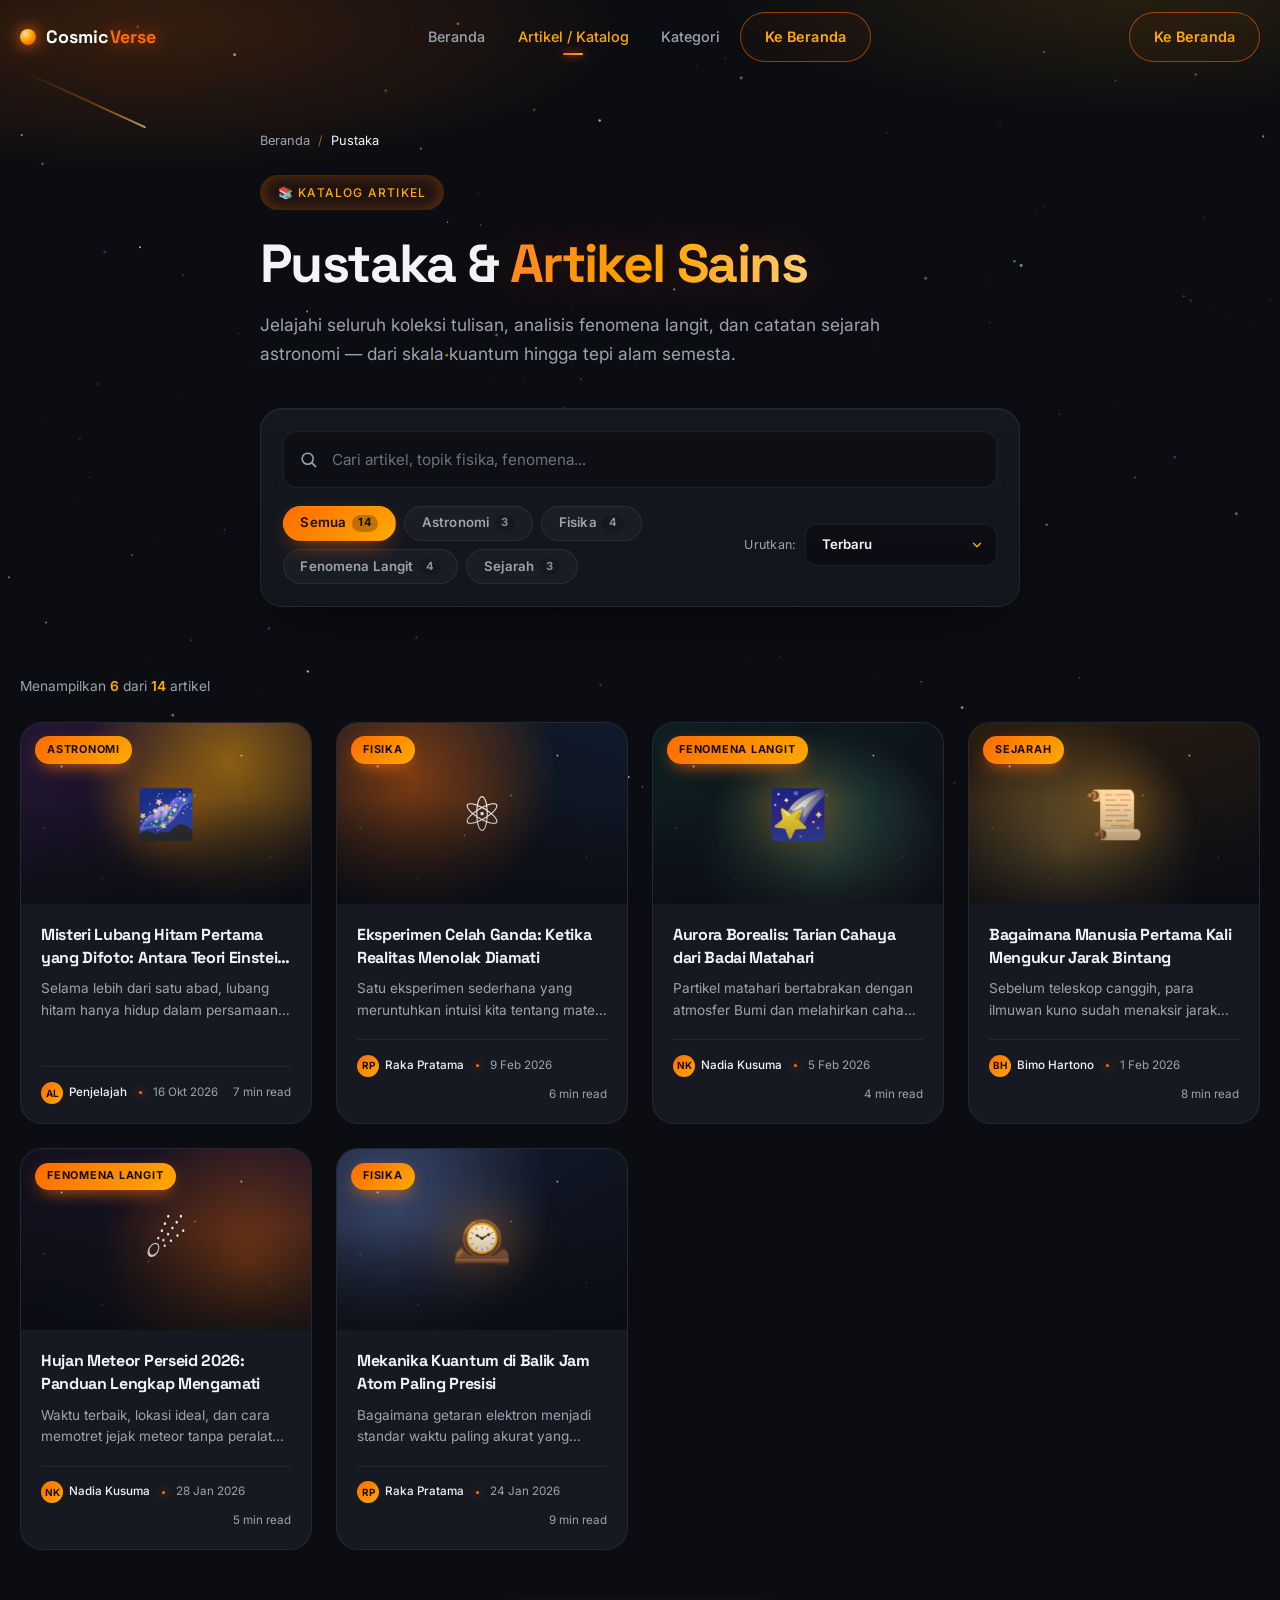
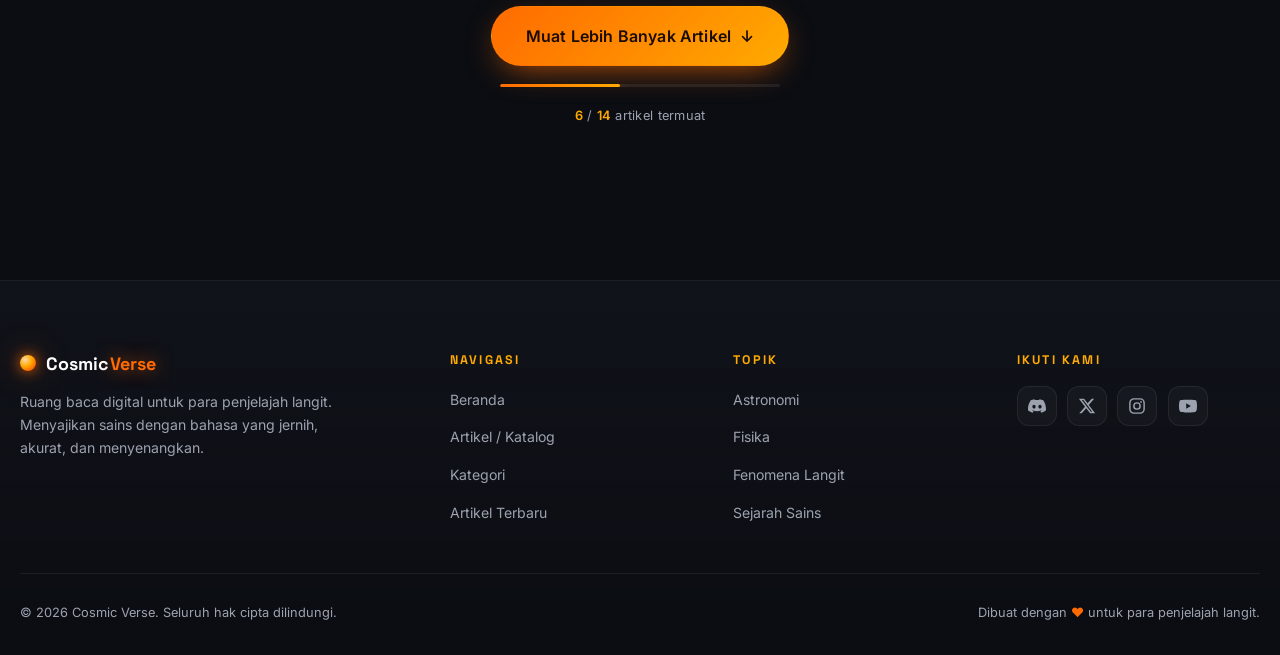
==== katalog-artikel/index.html @ 69b4a8a0 "file pertama" ====
<!DOCTYPE html>
<html lang="id">
<head>
<meta charset="UTF-8">
<link rel="icon" type="image/svg+xml" href="../favicon.svg">
<meta name="viewport" content="width=device-width, initial-scale=1">
<meta name="description" content="Pustaka & Artikel Sains — Cosmic Verse. Jelajahi seluruh koleksi tulisan, analisis fenomena langit, dan catatan sejarah astronomi.">
<title>Pustaka &amp; Artikel Sains — Cosmic Verse</title>

<!-- ==================== FAVICON ==================== -->
<link rel="icon" type="image/svg+xml" href="favicon.svg">
<link rel="apple-touch-icon" href="favicon.svg">
<meta name="theme-color" content="#0B0D12">

<!-- ==================== FONTS ==================== -->
<link rel="preconnect" href="https://fonts.googleapis.com">
<link rel="preconnect" href="https://fonts.gstatic.com" crossorigin>
<link href="https://fonts.googleapis.com/css2?family=Space+Grotesk:wght@500;600;700&family=Inter:wght@400;500;600&display=swap" rel="stylesheet">

<!-- ==================== style ==================== -->
<link rel="stylesheet" href="style.css">
</head>

<body>

<!-- ==================== STARFIELD ==================== -->
<canvas id="starfield" aria-hidden="true"></canvas>

<!-- ==================== NAVBAR ==================== -->
<header class="navbar" id="navbar">
  <div class="container nav-inner">

    <a href="index.html" class="logo" aria-label="Cosmic Verse — Beranda">
      <span class="logo-orb" aria-hidden="true"></span>
      <span class="logo-text">Cosmic<span>Verse</span></span>
    </a>

    <nav class="nav-menu" id="navMenu" aria-label="Navigasi utama">
      <a href="../" class="nav-link">Beranda</a>
      <a href="index.html" class="nav-link active" aria-current="page">Artikel / Katalog</a>
      <a href="index.html#kategori" class="nav-link">Kategori</a>
      <a href="../" class="btn btn-outline nav-cta-mobile">Ke Beranda</a>
    </nav>

    <div class="nav-actions">
      <a href="../" class="btn btn-outline nav-cta">Ke Beranda</a>
      <button class="hamburger" id="hamburger" type="button"
              aria-label="Buka menu navigasi" aria-expanded="false" aria-controls="navMenu">
        <span></span><span></span><span></span>
      </button>
    </div>

  </div>
</header>

<main>

  <!-- ==================== PAGE HERO ==================== -->
  <section class="page-hero">
    <div class="container page-hero-inner">

      <nav class="crumbs reveal" aria-label="Breadcrumb">
        <a href="../index.html">Beranda</a>
        <span class="sep" aria-hidden="true">/</span>
        <span class="current">Pustaka</span>
      </nav>

      <span class="page-eyebrow reveal" style="--d:.05s">📚 Katalog Artikel</span>

      <h1 class="reveal" style="--d:.1s">
        Pustaka &amp; <span class="grad">Artikel Sains</span>
      </h1>

      <p class="reveal" style="--d:.15s">
        Jelajahi seluruh koleksi tulisan, analisis fenomena langit, dan catatan sejarah astronomi
        — dari skala kuantum hingga tepi alam semesta.
      </p>

      <!-- ==================== TOOLBAR ==================== -->
      <div class="toolbar reveal" style="--d:.22s">

        <!-- Search -->
        <div class="search-wrap">
          <svg class="search-icon" viewBox="0 0 24 24" fill="none"
               stroke="currentColor" stroke-width="2" stroke-linecap="round" stroke-linejoin="round" aria-hidden="true">
            <circle cx="11" cy="11" r="7"/>
            <line x1="21" y1="21" x2="16.65" y2="16.65"/>
          </svg>
          <label for="searchInput" class="sr-only">Cari artikel</label>
          <input
            type="search"
            id="searchInput"
            class="search-input"
            placeholder="Cari artikel, topik fisika, fenomena..."
            autocomplete="off"
            spellcheck="false">
          <button type="button" class="search-clear" id="searchClear" aria-label="Hapus pencarian">
            <svg width="14" height="14" viewBox="0 0 24 24" fill="none"
                 stroke="currentColor" stroke-width="2.4" stroke-linecap="round" aria-hidden="true">
              <line x1="6" y1="6" x2="18" y2="18"/>
              <line x1="18" y1="6" x2="6" y2="18"/>
            </svg>
          </button>
        </div>

        <!-- Filter Pills + Sort -->
        <div class="filters">

          <div class="pills" role="group" aria-label="Filter kategori">
            <button type="button" class="pill active" data-cat="all">
              Semua <span class="count" data-count="all">0</span>
            </button>
            <button type="button" class="pill" data-cat="astronomi">
              Astronomi <span class="count" data-count="astronomi">0</span>
            </button>
            <button type="button" class="pill" data-cat="fisika">
              Fisika <span class="count" data-count="fisika">0</span>
            </button>
            <button type="button" class="pill" data-cat="fenomena">
              Fenomena Langit <span class="count" data-count="fenomena">0</span>
            </button>
            <button type="button" class="pill" data-cat="sejarah">
              Sejarah <span class="count" data-count="sejarah">0</span>
            </button>
          </div>

          <div class="sort-wrap">
            <label for="sortSelect">Urutkan:</label>
            <select id="sortSelect" class="sort-select">
              <option value="terbaru">Terbaru</option>
              <option value="terpopuler">Terpopuler</option>
              <option value="dibaca">Paling Banyak Dibaca</option>
            </select>
          </div>

        </div>
      </div>

    </div>
  </section>

  <!-- ==================== HASIL & GRID ==================== -->
  <section class="section" style="padding-top:0" aria-labelledby="hasilTitle">

    <div class="container">

      <div class="results-bar reveal">
        <p class="results-count" id="resultsCount" aria-live="polite">
          Menampilkan <strong id="shownNum">0</strong> dari <strong id="totalNum">0</strong> artikel
        </p>
      </div>

      <h2 id="hasilTitle" class="sr-only">Daftar Artikel</h2>

      <div class="article-grid" id="articleGrid">
        <!-- Kartu artikel di-render oleh JavaScript -->
      </div>

      <!-- ==================== LOAD MORE ==================== -->
      <div class="load-more-wrap reveal" id="loadMoreWrap">
        <button type="button" class="btn btn-primary btn-lg" id="loadMoreBtn">
          Muat Lebih Banyak Artikel
          <span aria-hidden="true">↓</span>
        </button>

        <div class="load-bar" aria-hidden="true"><span id="loadBar"></span></div>

        <p class="load-progress">
          <strong id="progressShown">0</strong> / <strong id="progressTotal">0</strong> artikel termuat
        </p>
      </div>

    </div>
  </section>

</main>

<!-- ==================== FOOTER ==================== -->
<footer class="footer">
  <div class="container">

    <div class="footer-grid">

      <div class="footer-brand">
        <a href="index.html" class="logo" aria-label="Cosmic Verse — Beranda">
          <span class="logo-orb" aria-hidden="true"></span>
          <span class="logo-text">Cosmic<span>Verse</span></span>
        </a>
        <p>
          Ruang baca digital untuk para penjelajah langit. Menyajikan sains dengan bahasa yang jernih,
          akurat, dan menyenangkan.
        </p>
      </div>

      <div class="footer-col">
        <h4>Navigasi</h4>
        <ul>
          <li><a href="../index.html">Beranda</a></li>
          <li><a href="index.html">Artikel / Katalog</a></li>
          <li><a href="index.html#kategori">Kategori</a></li>
          <li><a href="index.html#artikel">Artikel Terbaru</a></li>
        </ul>
      </div>

      <div class="footer-col">
        <h4>Topik</h4>
        <ul>
          <li><a href="#" data-jump="astronomi">Astronomi</a></li>
          <li><a href="#" data-jump="fisika">Fisika</a></li>
          <li><a href="#" data-jump="fenomena">Fenomena Langit</a></li>
          <li><a href="#" data-jump="sejarah">Sejarah Sains</a></li>
        </ul>
      </div>

      <div class="footer-col">
        <h4>Ikuti Kami</h4>
        <div class="socials">
          <a href="#" aria-label="Discord">
            <svg viewBox="0 0 24 24" fill="currentColor" aria-hidden="true">
              <path d="M20.317 4.369a19.79 19.79 0 0 0-4.885-1.515.074.074 0 0 0-.079.037c-.21.375-.444.864-.608 1.25a18.27 18.27 0 0 0-5.487 0 12.64 12.64 0 0 0-.617-1.25.077.077 0 0 0-.079-.037A19.736 19.736 0 0 0 3.677 4.37a.07.07 0 0 0-.032.027C.533 9.046-.32 13.58.099 18.057a.082.082 0 0 0 .031.057 19.9 19.9 0 0 0 5.993 3.03.078.078 0 0 0 .084-.028c.462-.63.874-1.295 1.226-1.994a.076.076 0 0 0-.041-.106 13.107 13.107 0 0 1-1.872-.892.077.077 0 0 1-.008-.128c.126-.094.252-.192.372-.291a.074.074 0 0 1 .077-.01c3.928 1.793 8.18 1.793 12.061 0a.074.074 0 0 1 .078.009c.12.099.246.198.373.292a.077.077 0 0 1-.006.127 12.3 12.3 0 0 1-1.873.891.077.077 0 0 0-.041.107c.36.698.772 1.362 1.225 1.993a.076.076 0 0 0 .084.028 19.839 19.839 0 0 0 6.002-3.03.077.077 0 0 0 .032-.054c.5-5.177-.838-9.674-3.549-13.66a.061.061 0 0 0-.031-.03zM8.02 15.331c-1.183 0-2.157-1.085-2.157-2.419 0-1.333.955-2.419 2.157-2.419 1.21 0 2.176 1.096 2.157 2.42 0 1.333-.956 2.418-2.157 2.418zm7.975 0c-1.183 0-2.157-1.085-2.157-2.419 0-1.333.955-2.419 2.157-2.419 1.21 0 2.176 1.096 2.157 2.42 0 1.333-.946 2.418-2.157 2.418z"/>
            </svg>
          </a>
          <a href="#" aria-label="X / Twitter">
            <svg viewBox="0 0 24 24" fill="currentColor" aria-hidden="true">
              <path d="M18.244 2.25h3.308l-7.227 8.26 8.502 11.24H16.17l-5.214-6.817L4.99 21.75H1.68l7.73-8.835L1.254 2.25H8.08l4.713 6.231zm-1.161 17.52h1.833L7.084 4.126H5.117z"/>
            </svg>
          </a>
          <a href="#" aria-label="Instagram">
            <svg viewBox="0 0 24 24" fill="none" stroke="currentColor" stroke-width="1.9" aria-hidden="true">
              <rect x="2.5" y="2.5" width="19" height="19" rx="5.4"/>
              <circle cx="12" cy="12" r="4.2"/>
              <circle cx="17.4" cy="6.6" r="1.15" fill="currentColor" stroke="none"/>
            </svg>
          </a>
          <a href="#" aria-label="YouTube">
            <svg viewBox="0 0 24 24" fill="currentColor" aria-hidden="true">
              <path d="M23.5 6.2a3 3 0 0 0-2.1-2.1C19.5 3.5 12 3.5 12 3.5s-7.5 0-9.4.6A3 3 0 0 0 .5 6.2 31.4 31.4 0 0 0 0 12a31.4 31.4 0 0 0 .5 5.8 3 3 0 0 0 2.1 2.1c1.9.6 9.4.6 9.4.6s7.5 0 9.4-.6a3 3 0 0 0 2.1-2.1A31.4 31.4 0 0 0 24 12a31.4 31.4 0 0 0-.5-5.8zM9.6 15.6V8.4l6.2 3.6z"/>
            </svg>
          </a>
        </div>
      </div>

    </div>

    <div class="footer-bottom">
      <span>&copy; <span id="year">2026</span> Cosmic Verse. Seluruh hak cipta dilindungi.</span>
      <span>Dibuat dengan <span class="heart" aria-hidden="true">♥</span> untuk para penjelajah langit.</span>
    </div>

  </div>
</footer>

<script type="module" src="script.js"></script>

</body>
</html>
---- katalog-artikel/style.css ----
/* ============================================================
   1. DESIGN TOKENS
   ============================================================ */
:root{
  --bg:            #0B0D12;
  --surface:       #161922;
  --surface-2:     #1D212C;
  --accent:        #FF6B00;
  --glow:          #FFAA00;
  --text:          #F3F4F6;
  --muted:         #9CA3AF;
  --border:        rgba(255, 170, 0, .14);
  --border-soft:   rgba(255, 255, 255, .07);

  --radius:        16px;
  --radius-lg:     22px;
  --container:     1280px;
  --nav-h:         74px;

  --shadow-glow:   0 20px 50px -22px rgba(255, 107, 0, .65);
  --ease:          cubic-bezier(.22, 1, .36, 1);
}

/* ============================================================
   2. RESET & BASE
   ============================================================ */
*,*::before,*::after{ box-sizing:border-box; margin:0; padding:0; }

html{
  scroll-behavior:smooth;
  scroll-padding-top: calc(var(--nav-h) + 20px);
  -webkit-text-size-adjust:100%;
}

body{
  font-family:'Inter', system-ui, -apple-system, 'Segoe UI', sans-serif;
  background:var(--bg);
  color:var(--text);
  line-height:1.65;
  overflow-x:hidden;
  -webkit-font-smoothing:antialiased;
  -moz-osx-font-smoothing:grayscale;
  min-height:100vh;
}

h1,h2,h3,h4,.logo-text{
  font-family:'Space Grotesk', 'Inter', sans-serif;
  line-height:1.18;
  letter-spacing:-.02em;
  font-weight:700;
}

a{ color:inherit; text-decoration:none; }
img,svg{ display:block; max-width:100%; }
button,input,select{ font:inherit; color:inherit; }
button{ background:none; border:none; cursor:pointer; }
::selection{ background:var(--accent); color:#120700; }

::-webkit-scrollbar{ width:10px; }
::-webkit-scrollbar-track{ background:#0B0D12; }
::-webkit-scrollbar-thumb{
  background:linear-gradient(#FF6B00,#8a3a00);
  border-radius:20px;
  border:2px solid #0B0D12;
}

/* ============================================================
   3. LAYOUT HELPERS
   ============================================================ */
.container{
  width:min(100% - 2.5rem, var(--container));
  margin-inline:auto;
}

.section{
  position:relative;
  z-index:1;
  padding:clamp(3rem, 6vw, 5rem) 0;
}

/* ============================================================
   4. STARFIELD CANVAS
   ============================================================ */
#starfield{
  position:fixed;
  inset:0;
  width:100%;
  height:100%;
  z-index:0;
  pointer-events:none;
}

/* ============================================================
   5. NAVBAR
   ============================================================ */
.navbar{
  position:fixed;
  top:0; left:0; right:0;
  z-index:100;
  transition:background .35s var(--ease), border-color .35s, backdrop-filter .35s;
  border-bottom:1px solid transparent;
}
.navbar.scrolled{
  background:rgba(11,13,18,.82);
  backdrop-filter:blur(16px);
  -webkit-backdrop-filter:blur(16px);
  border-bottom-color:var(--border-soft);
}

.nav-inner{
  height:var(--nav-h);
  display:flex;
  align-items:center;
  justify-content:space-between;
  gap:1rem;
}

.logo{ display:flex; align-items:center; gap:.6rem; flex-shrink:0; }
.logo-orb{
  width:16px; height:16px;
  border-radius:50%;
  background:radial-gradient(circle at 32% 30%, #FFD9A8, var(--glow) 42%, var(--accent) 72%, #7a2f00);
  box-shadow:0 0 14px rgba(255,107,0,.9), 0 0 34px rgba(255,107,0,.45);
  animation:pulseOrb 3.4s ease-in-out infinite;
}
@keyframes pulseOrb{
  0%,100%{ box-shadow:0 0 14px rgba(255,107,0,.9), 0 0 34px rgba(255,107,0,.4); }
  50%    { box-shadow:0 0 20px rgba(255,170,0,1), 0 0 52px rgba(255,107,0,.7); }
}
.logo-text{
  font-size:1.12rem;
  letter-spacing:.01em;
  color:#fff;
}
.logo-text span{
  color:var(--accent);
  text-shadow:0 0 18px rgba(255,107,0,.7);
}

.nav-menu{
  display:flex;
  align-items:center;
  gap:.35rem;
}
.nav-link{
  position:relative;
  padding:.5rem .85rem;
  font-size:.9rem;
  font-weight:500;
  color:var(--muted);
  border-radius:10px;
  transition:color .25s, background .25s;
}
.nav-link:hover{ color:var(--text); background:rgba(255,255,255,.045); }
.nav-link.active{ color:var(--glow); }
.nav-link.active::after{
  content:'';
  position:absolute;
  left:50%; bottom:2px;
  transform:translateX(-50%);
  width:20px; height:2px;
  border-radius:2px;
  background:linear-gradient(90deg, var(--accent), var(--glow));
  box-shadow:0 0 10px rgba(255,107,0,.95);
}

.nav-actions{ display:flex; align-items:center; gap:.75rem; }
.nav-cta-mobile{ display:none; }

.hamburger{
  display:none;
  width:44px; height:44px;
  border-radius:12px;
  border:1px solid var(--border-soft);
  background:rgba(255,255,255,.03);
  position:relative;
  flex-shrink:0;
}
.hamburger span{
  position:absolute;
  left:50%;
  width:19px; height:2px;
  background:var(--text);
  border-radius:2px;
  transform:translateX(-50%);
  transition:transform .3s var(--ease), opacity .25s, background .25s;
}
.hamburger span:nth-child(1){ top:15px; }
.hamburger span:nth-child(2){ top:21px; }
.hamburger span:nth-child(3){ top:27px; }
.hamburger.open span:nth-child(1){ top:21px; transform:translateX(-50%) rotate(45deg); background:var(--glow); }
.hamburger.open span:nth-child(2){ opacity:0; }
.hamburger.open span:nth-child(3){ top:21px; transform:translateX(-50%) rotate(-45deg); background:var(--glow); }

/* ============================================================
   6. PAGE HERO (ringkas)
   ============================================================ */
.page-hero{
  position:relative;
  z-index:1;
  padding:calc(var(--nav-h) + 3.5rem) 0 2rem;
  overflow:hidden;
}
.page-hero::before{
  content:'';
  position:absolute;
  inset:-20% -10% auto;
  height:520px;
  pointer-events:none;
  background:
    radial-gradient(48% 42% at 18% 30%, rgba(255,107,0,.18), transparent 68%),
    radial-gradient(42% 38% at 82% 22%, rgba(255,170,0,.12), transparent 68%);
  filter:blur(8px);
}

.page-hero-inner{
  position:relative;
  z-index:2;
  max-width:760px;
}

.page-eyebrow{
  display:inline-flex;
  align-items:center;
  gap:.5rem;
  padding:.42rem 1.05rem;
  font-size:.75rem;
  font-weight:500;
  letter-spacing:.1em;
  text-transform:uppercase;
  color:var(--glow);
  border:1px solid var(--border);
  border-radius:999px;
  background:rgba(255,107,0,.07);
  box-shadow:inset 0 0 22px -8px rgba(255,107,0,.65);
  margin-bottom:1.35rem;
}

.page-hero h1{
  font-size:clamp(2rem, 5vw, 3.35rem);
  letter-spacing:-.03em;
  margin-bottom:1rem;
}
.page-hero h1 .grad{
  background:linear-gradient(100deg, #FF8A2B 0%, #FFAA00 45%, #FFD27A 100%);
  -webkit-background-clip:text;
  background-clip:text;
  color:transparent;
  text-shadow:0 0 60px rgba(255,107,0,.35);
}

.page-hero p{
  color:var(--muted);
  font-size:clamp(.95rem, 1.9vw, 1.08rem);
  max-width:640px;
}

/* Breadcrumb kecil */
.crumbs{
  display:flex;
  align-items:center;
  gap:.5rem;
  font-size:.8rem;
  color:var(--muted);
  margin-bottom:1.5rem;
}
.crumbs a{ transition:color .25s; }
.crumbs a:hover{ color:var(--glow); }
.crumbs .sep{ color:rgba(255,170,0,.55); }
.crumbs .current{ color:var(--text); }

/* ============================================================
   7. TOOLBAR — Search, Filter Pills, Sort
   ============================================================ */
.toolbar{
  position:relative;
  z-index:2;
  margin-top:2.5rem;
  padding:1.35rem;
  border-radius:var(--radius-lg);
  background:linear-gradient(180deg, rgba(22,25,34,.92), rgba(22,25,34,.72));
  border:1px solid var(--border-soft);
  backdrop-filter:blur(10px);
  -webkit-backdrop-filter:blur(10px);
  display:flex;
  flex-direction:column;
  gap:1.1rem;
  box-shadow:0 26px 60px -34px rgba(0,0,0,.9), inset 0 1px 0 rgba(255,255,255,.04);
  isolation:isolate;
}

/* ---------- Search ---------- */
.search-wrap{
  position:relative;
  display:flex;
  align-items:center;
  width:100%;
}

.search-icon{
  position:absolute;
  left:1.05rem;
  width:19px;
  height:19px;
  color:var(--muted);
  pointer-events:none;
  transition:color .25s;
  z-index:1;
}

.search-input{
  width:100%;
  padding:.95rem 3rem .95rem 3rem;
  font-size:.95rem;
  color:var(--text);
  background:rgba(11,13,18,.65);
  border:1px solid var(--border-soft);
  border-radius:14px;
  outline:none;
  transition:border-color .3s, box-shadow .3s, background .3s;
  -webkit-appearance:none;
  appearance:none;
  font-family:inherit;
}

.search-input::-webkit-search-cancel-button,
.search-input::-webkit-search-decoration{
  -webkit-appearance:none;
  appearance:none;
}

.search-input::placeholder{ color:#6b7280; }

.search-input:focus{
  border-color:rgba(255,107,0,.55);
  background:rgba(11,13,18,.9);
  box-shadow:0 0 0 4px rgba(255,107,0,.12), 0 0 26px -6px rgba(255,107,0,.6);
}
.search-wrap:focus-within .search-icon{ color:var(--glow); }

.search-clear{
  position:absolute;
  right:.75rem;
  width:30px;
  height:30px;
  display:none;
  place-items:center;
  border-radius:50%;
  color:var(--muted);
  background:rgba(255,255,255,.06);
  border:1px solid var(--border-soft);
  transition:all .25s;
  z-index:1;
}
.search-clear:hover{
  color:var(--text);
  background:rgba(255,107,0,.16);
  border-color:rgba(255,107,0,.4);
}
.search-clear.show{ display:grid; }

/* ---------- Baris Filter ---------- */
.filters{
  display:flex;
  align-items:center;
  gap:1rem;
  flex-wrap:wrap;
  min-width:0;
}

.pills{
  display:flex;
  flex-wrap:wrap;
  gap:.5rem;
  flex:1 1 400px;
  min-width:0;
  max-width:100%;
}

.pill{
  display:inline-flex;
  align-items:center;
  gap:.35rem;
  padding:.5rem 1.05rem;
  font-size:.83rem;
  font-weight:600;
  letter-spacing:.01em;
  color:var(--muted);
  border:1px solid var(--border-soft);
  border-radius:999px;
  background:rgba(255,255,255,.03);
  transition:all .28s var(--ease);
  white-space:nowrap;
  line-height:1.2;
  font-family:inherit;
}
.pill:hover{
  color:var(--text);
  border-color:rgba(255,107,0,.4);
  background:rgba(255,107,0,.08);
  transform:translateY(-1px);
}
.pill.active{
  color:#1A0C00;
  background:linear-gradient(135deg, var(--accent), var(--glow));
  border-color:transparent;
  box-shadow:0 8px 24px -10px rgba(255,107,0,.9);
}

.pill .count{
  display:inline-block;
  font-size:.7rem;
  font-weight:700;
  padding:.05rem .42rem;
  border-radius:999px;
  background:rgba(0,0,0,.18);
  opacity:.85;
  line-height:1.4;
}
.pill.active .count{
  background:rgba(0,0,0,.25);
  opacity:1;
}

.sort-wrap{
  display:flex;
  align-items:center;
  gap:.55rem;
  flex-shrink:0;
}
.sort-wrap label{
  font-size:.78rem;
  color:var(--muted);
  letter-spacing:.02em;
  white-space:nowrap;
}

.sort-select{
  appearance:none;
  -webkit-appearance:none;
  padding:.55rem 2.2rem .55rem 1rem;
  font-size:.83rem;
  font-weight:600;
  color:var(--text);
  background-color:rgba(11,13,18,.75);
  background-image:url("data:image/svg+xml;charset=utf-8,%3Csvg xmlns='http://www.w3.org/2000/svg' width='14' height='14' viewBox='0 0 24 24' fill='none' stroke='%23FFAA00' stroke-width='2.4' stroke-linecap='round' stroke-linejoin='round'%3E%3Cpolyline points='6 9 12 15 18 9'/%3E%3C/svg%3E");
  background-repeat:no-repeat;
  background-position:right .8rem center;
  border:1px solid var(--border-soft);
  border-radius:12px;
  outline:none;
  cursor:pointer;
  transition:border-color .3s, box-shadow .3s;
  font-family:inherit;
  max-width:220px;
}
.sort-select:hover{ border-color:rgba(255,107,0,.4); }
.sort-select:focus{
  border-color:rgba(255,107,0,.6);
  box-shadow:0 0 0 4px rgba(255,107,0,.12);
}
.sort-select option{
  background:#161922;
  color:var(--text);
}

/* ============================================================
   8. HASIL & GRID ARTIKEL
   ============================================================ */
.results-bar{
  position:relative;
  z-index:1;
  display:flex;
  align-items:center;
  justify-content:space-between;
  gap:1rem;
  flex-wrap:wrap;
  margin:2.25rem 0 1.5rem;
}
.results-count{
  font-size:.86rem;
  color:var(--muted);
}
.results-count strong{
  color:var(--glow);
  font-weight:600;
}

.article-grid{
  position:relative;
  z-index:1;
  display:grid;
  grid-template-columns:repeat(4, 1fr);
  gap:1.5rem;
}

/* ============================================================
   KARTU ARTIKEL (card sebagai <a> utuh + thumbnail gambar)
   ============================================================ */
.article-card{
  display:flex;
  flex-direction:column;
  border-radius:var(--radius-lg);
  background:var(--surface);
  border:1px solid var(--border-soft);
  overflow:hidden;
  transition:transform .38s var(--ease), border-color .35s, box-shadow .38s;
  animation:cardIn .45s var(--ease) both;

  text-decoration:none;
  color:inherit;
  cursor:pointer;
}
@keyframes cardIn{
  from{ opacity:0; transform:translateY(16px); }
  to  { opacity:1; transform:none; }
}

.article-card:hover{
  transform:translateY(-7px);
  border-color:rgba(255,107,0,.45);
  box-shadow:0 26px 55px -26px rgba(255,107,0,.6);
}

.article-card:focus-visible{
  outline:2px solid var(--glow);
  outline-offset:4px;
  border-color:rgba(255,107,0,.6);
}

/* ---------- Thumbnail (layered) ----------
   Layer (bawah → atas):
     1. .thumb background  : .thumb-N gradient (fallback)
     2. .thumb::before     : bintang dekoratif
     3. .thumb-emoji       : emoji fallback
     4. .thumb-img         : gambar utama (cover)
     5. .thumb::after      : gradient gelap di bawah (agar badge terbaca)
     6. .badge             : kategori
   ------------------------------------------ */
.thumb{
  position:relative;
  display:grid;
  place-items:center;
  aspect-ratio:16 / 10;
  overflow:hidden;
  isolation:isolate;
  background-color:var(--surface-2); /* placeholder netral saat loading */
}

/* Bintang dekoratif */
.thumb::before{
  content:'';
  position:absolute;
  inset:0;
  z-index:1;
  background-image:
    radial-gradient(1.6px 1.6px at 14% 24%, rgba(255,255,255,.95), transparent),
    radial-gradient(1px 1px at 44% 62%, rgba(255,255,255,.75), transparent),
    radial-gradient(1.5px 1.5px at 76% 18%, rgba(255,255,255,.85), transparent),
    radial-gradient(1px 1px at 86% 74%, rgba(255,255,255,.6), transparent),
    radial-gradient(1px 1px at 28% 86%, rgba(255,255,255,.7), transparent),
    radial-gradient(1.4px 1.4px at 60% 40%, rgba(255,255,255,.5), transparent),
    radial-gradient(1px 1px at 8% 58%, rgba(255,255,255,.55), transparent);
  opacity:.85;
  transition:transform .6s var(--ease), opacity .4s;
  pointer-events:none;
}

/* Overlay gradient gelap di bagian bawah */
.thumb::after{
  content:'';
  position:absolute;
  inset:0;
  z-index:4;
  background:linear-gradient(180deg, transparent 42%, rgba(11,13,18,.72) 100%);
  pointer-events:none;
}

.article-card:hover .thumb::before{ transform:scale(1.08); opacity:1; }

/* Emoji fallback — di belakang gambar */
.thumb-emoji{
  position:absolute;
  inset:0;
  display:grid;
  place-items:center;
  z-index:2;
  font-size:3rem;
  filter:drop-shadow(0 0 26px rgba(255,140,0,.55));
  transition:transform .55s var(--ease);
}
.article-card:hover .thumb-emoji{ transform:scale(1.14) rotate(-5deg); }

/* Gambar thumbnail */
.thumb-img{
  position:absolute;
  inset:0;
  width:100%;
  height:100%;
  object-fit:cover;
  object-position:center;
  z-index:3;
  /* Placeholder warna selagi gambar dimuat */
  background:linear-gradient(135deg, rgba(255,107,0,.10), rgba(22,25,34,.95));
  transition:transform .6s var(--ease), opacity .4s;
  pointer-events:none; /* klik tetap tembus ke <a> */
}
.article-card:hover .thumb-img{
  transform:scale(1.06);
}

/* Variasi latar thumbnail (fallback jika gambar tidak ada) */
.thumb-1{ background:radial-gradient(circle at 72% 22%, rgba(255,170,0,.5), transparent 58%), linear-gradient(150deg,#241634,#0C0E16); }
.thumb-2{ background:radial-gradient(circle at 26% 30%, rgba(255,107,0,.45), transparent 58%), linear-gradient(200deg,#101A2B,#0C0E16); }
.thumb-3{ background:radial-gradient(circle at 60% 74%, rgba(120,220,180,.32), transparent 58%), linear-gradient(140deg,#0E1F22,#0C0E16); }
.thumb-4{ background:radial-gradient(circle at 34% 70%, rgba(255,200,90,.38), transparent 58%), linear-gradient(160deg,#2A1E10,#0C0E16); }
.thumb-5{ background:radial-gradient(circle at 78% 62%, rgba(255,107,0,.42), transparent 58%), linear-gradient(210deg,#1B1428,#0C0E16); }
.thumb-6{ background:radial-gradient(circle at 20% 26%, rgba(150,180,255,.3), transparent 58%), linear-gradient(150deg,#131B2E,#0C0E16); }
.thumb-7{ background:radial-gradient(circle at 66% 30%, rgba(200,120,255,.3), transparent 58%), linear-gradient(170deg,#1C1430,#0C0E16); }
.thumb-8{ background:radial-gradient(circle at 30% 66%, rgba(255,120,180,.3), transparent 58%), linear-gradient(190deg,#241423,#0C0E16); }

/* Badge kategori */
.badge{
  position:absolute;
  z-index:5;
  top:.85rem; left:.85rem;
  padding:.3rem .78rem;
  font-size:.68rem;
  font-weight:700;
  letter-spacing:.07em;
  text-transform:uppercase;
  color:#1A0C00;
  background:linear-gradient(135deg, var(--accent), var(--glow));
  border-radius:999px;
  box-shadow:0 6px 18px -6px rgba(255,107,0,.9);
}

.article-body{
  display:flex;
  flex-direction:column;
  flex-grow:1;
  padding:1.25rem 1.25rem 1.2rem;
}

.article-body h3{
  font-size:1rem;
  line-height:1.42;
  margin-bottom:.55rem;
  transition:color .3s;
  display:-webkit-box;
  -webkit-line-clamp:2;
  -webkit-box-orient:vertical;
  overflow:hidden;
  color:var(--text);
}
.article-card:hover .article-body h3{ color:var(--glow); }

.article-body p{
  font-size:.85rem;
  color:var(--muted);
  line-height:1.6;
  margin-bottom:1.1rem;
  display:-webkit-box;
  -webkit-line-clamp:2;
  -webkit-box-orient:vertical;
  overflow:hidden;
}

.meta{
  margin-top:auto;
  padding-top:.9rem;
  border-top:1px solid var(--border-soft);
  display:flex;
  flex-wrap:wrap;
  align-items:center;
  gap:.5rem .7rem;
  font-size:.73rem;
  color:var(--muted);
}
.author{
  display:inline-flex;
  align-items:center;
  gap:.4rem;
  color:var(--text);
  font-weight:500;
}
.author-avatar{
  width:22px; height:22px;
  border-radius:50%;
  display:grid;
  place-items:center;
  font-size:.62rem;
  font-weight:700;
  color:#1A0C00;
  background:linear-gradient(135deg, var(--accent), var(--glow));
  flex-shrink:0;
  letter-spacing:0;
}
.meta .dot{
  width:3px; height:3px;
  border-radius:50%;
  background:var(--accent);
  box-shadow:0 0 8px rgba(255,107,0,.9);
  flex-shrink:0;
}
.meta .read{ margin-left:auto; color:var(--muted); white-space:nowrap; }

/* Empty state */
.empty-state{
  grid-column:1 / -1;
  text-align:center;
  padding:4rem 1.5rem;
  border-radius:var(--radius-lg);
  border:1px dashed var(--border-soft);
  background:rgba(22,25,34,.4);
}
.empty-state .icon{
  font-size:2.5rem;
  margin-bottom:1rem;
  filter:drop-shadow(0 0 20px rgba(255,140,0,.6));
}
.empty-state h3{
  font-size:1.15rem;
  margin-bottom:.5rem;
}
.empty-state p{
  color:var(--muted);
  font-size:.9rem;
  max-width:420px;
  margin:0 auto;
}

/* ============================================================
   9. LOAD MORE
   ============================================================ */
.load-more-wrap{
  position:relative;
  z-index:1;
  display:flex;
  flex-direction:column;
  align-items:center;
  gap:1.1rem;
  margin-top:clamp(2.5rem, 5vw, 3.5rem);
}

.btn{
  display:inline-flex;
  align-items:center;
  justify-content:center;
  gap:.55rem;
  padding:.78rem 1.5rem;
  border-radius:999px;
  font-size:.9rem;
  font-weight:600;
  letter-spacing:.01em;
  white-space:nowrap;
  border:1px solid transparent;
  cursor:pointer;
  transition:transform .25s var(--ease), background .25s, border-color .25s, box-shadow .3s, color .25s;
}
.btn:active{ transform:translateY(1px) scale(.99); }

.btn-primary{
  background:linear-gradient(135deg, var(--accent), var(--glow));
  color:#1A0C00;
  box-shadow:0 10px 34px -12px rgba(255,107,0,.85);
}
.btn-primary:hover{
  transform:translateY(-2px);
  box-shadow:0 18px 42px -12px rgba(255,140,0,.95);
  filter:brightness(1.06);
}

.btn-outline{
  border-color:rgba(255,107,0,.55);
  color:var(--glow);
  background:rgba(255,107,0,.04);
}
.btn-outline:hover{
  background:rgba(255,107,0,.14);
  border-color:var(--glow);
  color:#fff;
  box-shadow:0 0 24px -4px rgba(255,107,0,.65);
  transform:translateY(-2px);
}

.btn-lg{ padding:1rem 2.1rem; font-size:1rem; }

.btn[disabled]{
  opacity:.45;
  cursor:not-allowed;
  transform:none !important;
  box-shadow:none;
}

.load-progress{
  font-size:.8rem;
  color:var(--muted);
  letter-spacing:.02em;
}
.load-progress strong{ color:var(--glow); font-weight:600; }

.load-bar{
  width:min(100%, 280px);
  height:3px;
  border-radius:999px;
  background:rgba(255,255,255,.07);
  overflow:hidden;
}
.load-bar span{
  display:block;
  height:100%;
  width:0%;
  border-radius:999px;
  background:linear-gradient(90deg, var(--accent), var(--glow));
  box-shadow:0 0 12px rgba(255,107,0,.85);
  transition:width .5s var(--ease);
}

/* ============================================================
   10. FOOTER
   ============================================================ */
.footer{
  position:relative;
  z-index:1;
  border-top:1px solid var(--border-soft);
  background:linear-gradient(180deg, rgba(22,25,34,.5), rgba(11,13,18,1));
  padding:clamp(3rem, 6vw, 4.5rem) 0 2rem;
  margin-top:clamp(3rem, 6vw, 5rem);
}

.footer-grid{
  display:grid;
  grid-template-columns:1.6fr 1fr 1fr 1fr;
  gap:2.5rem;
  margin-bottom:3rem;
}

.footer-brand p{
  color:var(--muted);
  font-size:.88rem;
  max-width:320px;
  margin-top:1rem;
}

.footer-col h4{
  font-size:.78rem;
  letter-spacing:.18em;
  text-transform:uppercase;
  color:var(--glow);
  margin-bottom:1.15rem;
}
.footer-col ul{ list-style:none; display:flex; flex-direction:column; gap:.7rem; }
.footer-col a{
  font-size:.88rem;
  color:var(--muted);
  transition:color .25s, padding-left .25s;
}
.footer-col a:hover{ color:var(--text); padding-left:5px; }

.socials{ display:flex; gap:.65rem; flex-wrap:wrap; }
.socials a{
  width:40px; height:40px;
  display:grid;
  place-items:center;
  border-radius:12px;
  border:1px solid var(--border-soft);
  background:rgba(255,255,255,.03);
  color:var(--muted);
  transition:all .3s var(--ease);
}
.socials a:hover{
  color:#1A0C00;
  background:linear-gradient(135deg, var(--accent), var(--glow));
  border-color:transparent;
  transform:translateY(-3px);
  box-shadow:0 10px 26px -10px rgba(255,107,0,.95);
}
.socials svg{ width:18px; height:18px; }

.footer-bottom{
  border-top:1px solid var(--border-soft);
  padding-top:1.75rem;
  display:flex;
  flex-wrap:wrap;
  gap:.75rem 1.5rem;
  align-items:center;
  justify-content:space-between;
  font-size:.8rem;
  color:var(--muted);
}
.footer-bottom .heart{ color:var(--accent); }

/* ============================================================
   11. REVEAL
   ============================================================ */
.reveal{
  opacity:0;
  transform:translateY(24px);
  transition:opacity .7s ease, transform .7s var(--ease);
  transition-delay:var(--d, 0s);
  will-change:opacity, transform;
}
.reveal.visible{ opacity:1; transform:none; }

/* ============================================================
   12. RESPONSIVE — TABLET BESAR (≤ 1200px)
   ============================================================ */
@media (max-width:1200px){
  .article-grid{ grid-template-columns:repeat(3, 1fr); gap:1.35rem; }
}

/* ============================================================
   13. RESPONSIVE — TABLET (≤ 1024px)
   ============================================================ */
@media (max-width:1024px){
  :root{ --container:920px; }

  .article-grid{ grid-template-columns:repeat(2, 1fr); gap:1.3rem; }

  .toolbar{
    padding:1.15rem;
    gap:1rem;
  }
  .filters{
    flex-direction:column;
    align-items:stretch;
    gap:.85rem;
  }
  .pills{ flex:1 1 auto; }
  .sort-wrap{
    justify-content:space-between;
    width:100%;
    padding-top:.85rem;
    border-top:1px solid var(--border-soft);
  }
  .sort-select{
    flex:1;
    max-width:none;
  }

  .footer-grid{
    grid-template-columns:1fr 1fr;
    gap:2.25rem 2rem;
  }
  .footer-brand{ grid-column:1 / -1; }
  .footer-brand p{ max-width:520px; }
}

/* ============================================================
   14. RESPONSIVE — NAV COLLAPSE (≤ 880px)
   ============================================================ */
@media (max-width:880px){
  .hamburger{ display:block; }
  .nav-cta{ display:none; }
  .nav-cta-mobile{ display:inline-flex; width:100%; margin-top:.85rem; }

  .nav-menu{
    position:fixed;
    top:var(--nav-h);
    left:0; right:0;
    flex-direction:column;
    align-items:stretch;
    gap:.2rem;
    padding:1rem 1.35rem 1.75rem;
    background:rgba(11,13,18,.97);
    backdrop-filter:blur(20px);
    -webkit-backdrop-filter:blur(20px);
    border-bottom:1px solid var(--border-soft);
    box-shadow:0 24px 50px -20px rgba(0,0,0,.9);
    opacity:0;
    visibility:hidden;
    transform:translateY(-14px);
    transition:opacity .3s var(--ease), transform .35s var(--ease), visibility .3s;
    max-height:calc(100dvh - var(--nav-h));
    overflow-y:auto;
  }
  .nav-menu.open{
    opacity:1;
    visibility:visible;
    transform:translateY(0);
  }
  .nav-link{
    padding:.85rem 1rem;
    font-size:.98rem;
    border-radius:12px;
  }
  .nav-link.active{ background:rgba(255,107,0,.09); }
  .nav-link.active::after{ display:none; }
}

/* ============================================================
   15. RESPONSIVE — MOBILE (≤ 640px)
   ============================================================ */
@media (max-width:640px){
  .container{ width:min(100% - 1.75rem, var(--container)); }

  .section{ padding:clamp(2.25rem, 8vw, 3rem) 0; }

  .page-hero{ padding:calc(var(--nav-h) + 2.25rem) 0 1.25rem; }
  .page-hero h1{ margin-bottom:.85rem; }

  .crumbs{ font-size:.75rem; margin-bottom:1.15rem; }

  .toolbar{
    padding:1rem;
    border-radius:18px;
    margin-top:1.75rem;
    gap:.9rem;
  }

  .search-input{
    padding:.85rem 2.75rem .85rem 2.75rem;
    font-size:16px;
    border-radius:13px;
  }
  .search-icon{
    left:.9rem;
    width:17px;
    height:17px;
  }
  .search-clear{
    right:.55rem;
    width:28px;
    height:28px;
  }

  .pills{
    flex:0 0 auto;
    flex-wrap:nowrap;
    overflow-x:auto;
    overflow-y:hidden;
    margin:0;
    padding:.15rem 2px .5rem 0;
    scroll-snap-type:x proximity;
    scroll-padding-inline:0;
    scrollbar-width:none;
    -ms-overflow-style:none;
    -webkit-overflow-scrolling:touch;
    overscroll-behavior-x:contain;
    max-width:100%;
  }
  .pills::-webkit-scrollbar{ display:none; }

  .pill{
    flex-shrink:0;
    scroll-snap-align:start;
    padding:.5rem .95rem;
  }

  .sort-wrap{
    flex-direction:column;
    align-items:stretch;
    gap:.45rem;
    padding-top:.85rem;
  }
  .sort-wrap label{ font-size:.74rem; }
  .sort-select{
    width:100%;
    max-width:none;
    padding:.75rem 2.4rem .75rem 1rem;
    font-size:16px;
  }

  .results-bar{ margin:1.75rem 0 1.15rem; }

  .article-grid{ grid-template-columns:1fr; gap:1.15rem; }

  .load-more-wrap .btn{ width:100%; }

  .footer-grid{
    grid-template-columns:1fr;
    gap:2rem;
    margin-bottom:2.25rem;
  }
  .footer-bottom{
    flex-direction:column;
    text-align:center;
    justify-content:center;
  }
}

/* ============================================================
   15b. EXTRA SMALL (≤ 380px)
   ============================================================ */
@media (max-width:380px){
  .toolbar{ padding:.85rem; }
  .pill{ padding:.45rem .8rem; font-size:.78rem; }
  .pill .count{ font-size:.65rem; padding:.02rem .35rem; }
  .search-input{ font-size:15px; }
}

/* ============================================================
   16. AKSESIBILITAS
   ============================================================ */
:focus-visible{
  outline:2px solid var(--glow);
  outline-offset:3px;
  border-radius:6px;
}

.sr-only{
  position:absolute;
  width:1px; height:1px;
  padding:0; margin:-1px;
  overflow:hidden;
  clip:rect(0,0,0,0);
  white-space:nowrap;
  border:0;
}

@media (prefers-reduced-motion:reduce){
  html{ scroll-behavior:auto; }
  *,*::before,*::after{
    animation-duration:.001ms !important;
    animation-iteration-count:1 !important;
    transition-duration:.001ms !important;
  }
  .reveal{ opacity:1; transform:none; }
}
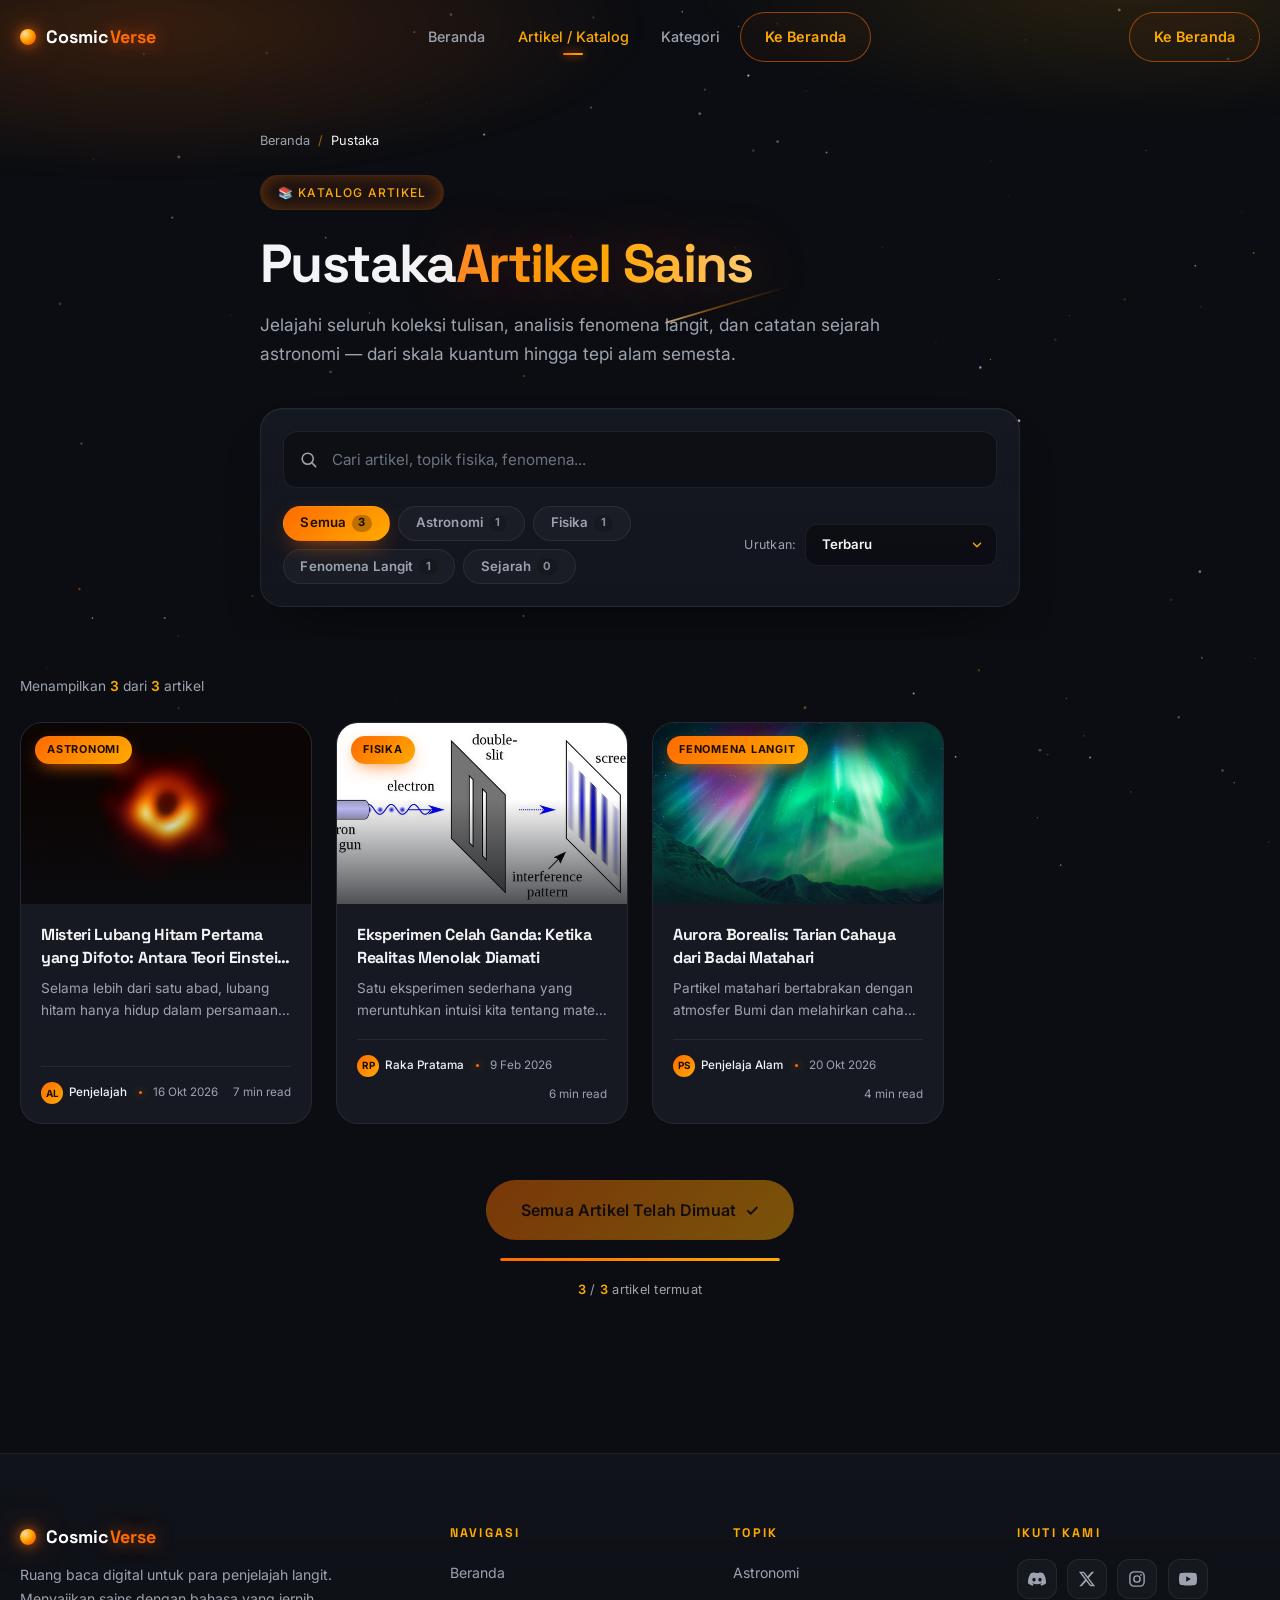
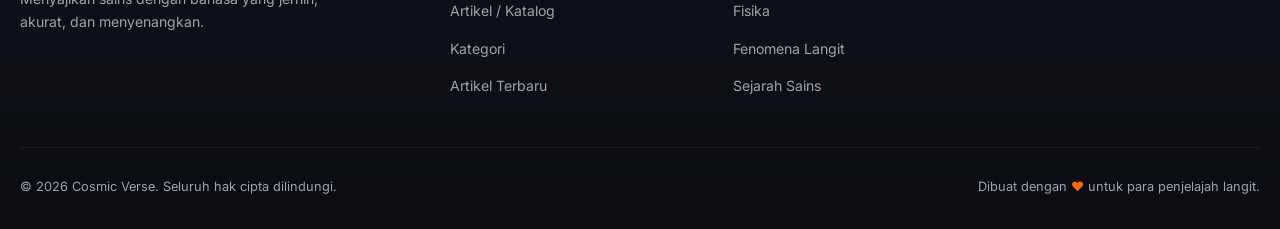
==== commit 0e77c409: "update artikel dan link" ====
--- a/katalog-artikel/index.html
+++ b/katalog-artikel/index.html
@@ -68,7 +68,7 @@
       <span class="page-eyebrow reveal" style="--d:.05s">📚 Katalog Artikel</span>
 
       <h1 class="reveal" style="--d:.1s">
-        Pustaka &amp; <span class="grad">Artikel Sains</span>
+        Pustaka<span class="grad">Artikel Sains</span>
       </h1>
 
       <p class="reveal" style="--d:.15s">
